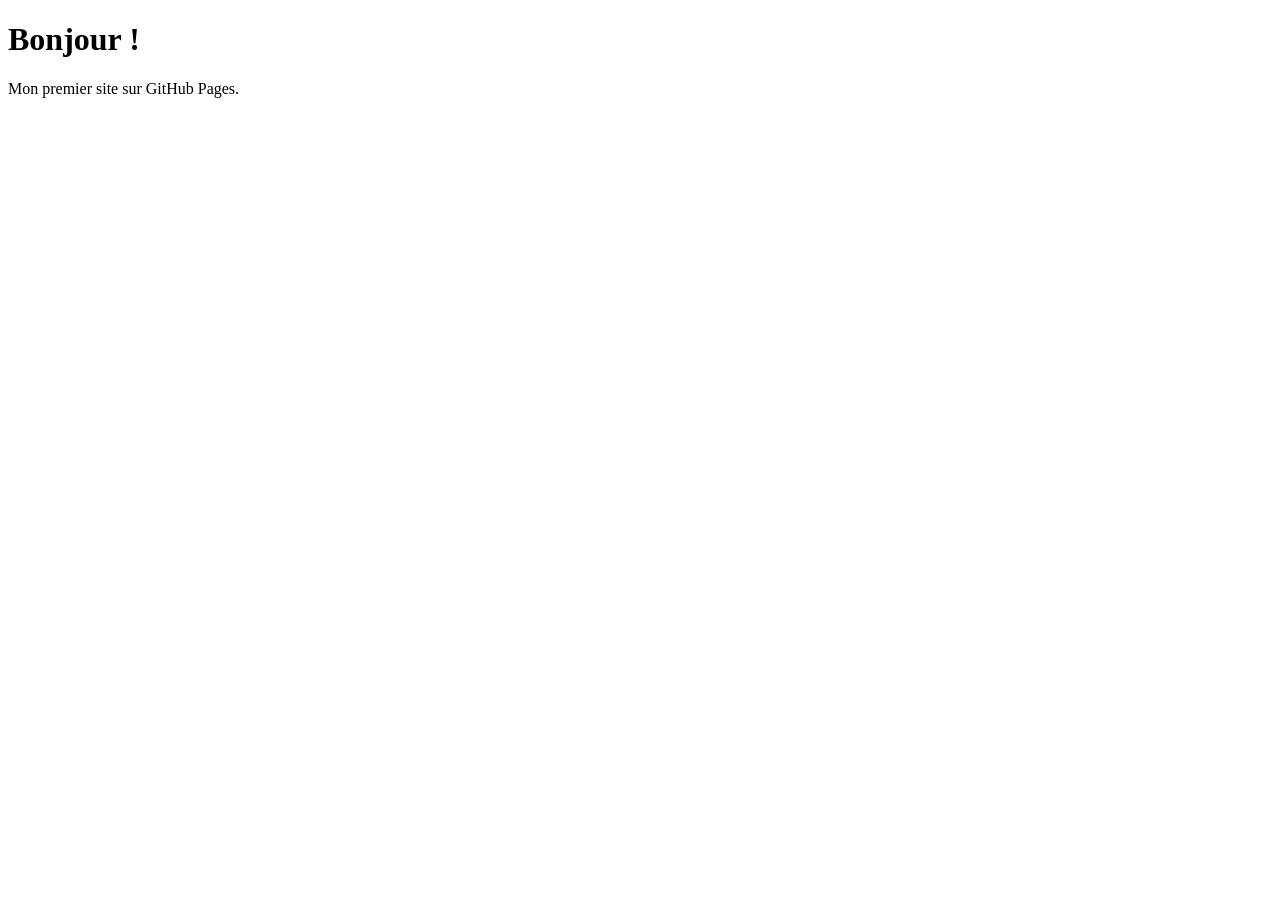
==== index.html @ 771661c7 "Create initial index.html for GitHub Pages site" ====
<!DOCTYPE html>
<html lang="fr">
<head>
  <meta charset="UTF-8">
  <meta name="viewport" content="width=device-width, initial-scale=1">
  <title>Mon site</title>
</head>
<body>
  <h1>Bonjour !</h1>
  <p>Mon premier site sur GitHub Pages.</p>
</body>
</html>
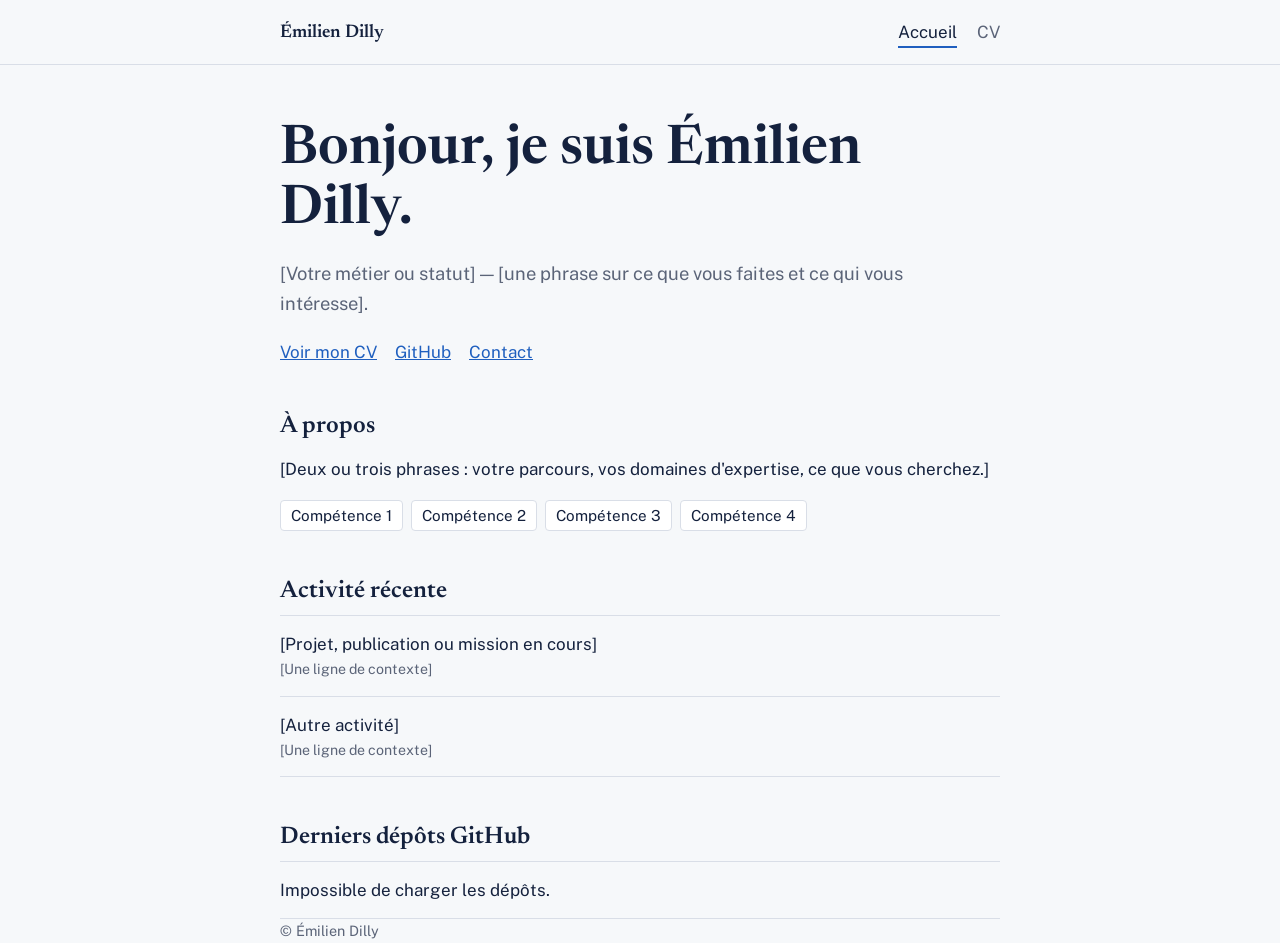
==== commit f3ac60c9: "Add files via upload" ====
--- a/index.html
+++ b/index.html
@@ -1,12 +1,39 @@
 <!DOCTYPE html>
-<html lang="fr">
-<head>
-  <meta charset="UTF-8">
-  <meta name="viewport" content="width=device-width, initial-scale=1">
-  <title>Mon site</title>
-</head>
-<body>
-  <h1>Bonjour !</h1>
-  <p>Mon premier site sur GitHub Pages.</p>
-</body>
-</html>
+<html lang="fr"><head><meta charset="UTF-8"><meta name="viewport" content="width=device-width, initial-scale=1">
+<title>Émilien Dilly</title>
+<link rel="preconnect" href="https://fonts.googleapis.com"><link rel="preconnect" href="https://fonts.gstatic.com" crossorigin>
+<link href="https://fonts.googleapis.com/css2?family=Newsreader:wght@600&family=Public+Sans:wght@400;500&display=swap" rel="stylesheet">
+<link rel="stylesheet" href="style.css"></head><body>
+<header><div class="wrap"><a class="nom" href="index.html">Émilien Dilly</a>
+<nav><a href="index.html" aria-current="page">Accueil</a><a href="cv.html">CV</a></nav></div></header>
+<main class="wrap">
+<h1>Bonjour, je suis Émilien Dilly.</h1>
+<p class="lead">[Votre métier ou statut] — [une phrase sur ce que vous faites et ce qui vous intéresse].</p>
+<p class="liens"><a href="cv.html">Voir mon CV</a><a href="https://github.com/emiliendilly">GitHub</a><a href="mailto:votre@email.fr">Contact</a></p>
+
+<h2>À propos</h2>
+<p>[Deux ou trois phrases : votre parcours, vos domaines d'expertise, ce que vous cherchez.]</p>
+<ul class="comp"><li>Compétence 1</li><li>Compétence 2</li><li>Compétence 3</li><li>Compétence 4</li></ul>
+
+<h2>Activité récente</h2>
+<ul class="liste">
+<li>[Projet, publication ou mission en cours]<small>[Une ligne de contexte]</small></li>
+<li>[Autre activité]<small>[Une ligne de contexte]</small></li>
+</ul>
+
+<h2>Derniers dépôts GitHub</h2>
+<ul class="liste" id="depots"><li>Chargement…</li></ul>
+</main>
+<footer class="wrap">© Émilien Dilly</footer>
+<script>
+fetch("https://api.github.com/users/emiliendilly/repos?sort=pushed&per_page=5")
+ .then(r=>r.ok?r.json():Promise.reject())
+ .then(d=>{const ul=document.getElementById("depots");
+  ul.innerHTML=d.length?"":"<li>Aucun dépôt public pour le moment.</li>";
+  d.forEach(r=>{const li=document.createElement("li"),a=document.createElement("a"),s=document.createElement("small");
+   a.href=r.html_url;a.textContent=r.name;
+   s.textContent=(r.description||"Sans description")+" — mis à jour le "+new Date(r.pushed_at).toLocaleDateString("fr-FR");
+   li.append(a,s);ul.append(li);});})
+ .catch(()=>{document.getElementById("depots").innerHTML="<li>Impossible de charger les dépôts.</li>"});
+</script>
+</body></html>
--- a/style.css
+++ b/style.css
@@ -0,0 +1,24 @@
+:root{--bg:#f6f8fa;--ink:#14213d;--muted:#5b6478;--accent:#1f5fbf;--line:#d9dee7;--card:#fff}
+@media (prefers-color-scheme:dark){:root{--bg:#0f1624;--ink:#e8ecf4;--muted:#9aa5ba;--accent:#7fb0ff;--line:#26314a;--card:#161f33}}
+*{box-sizing:border-box}
+body{margin:0;background:var(--bg);color:var(--ink);font:17px/1.65 "Public Sans",system-ui,sans-serif}
+.wrap{max-width:760px;margin:0 auto;padding:0 20px}
+header{border-bottom:1px solid var(--line)}
+header .wrap{display:flex;justify-content:space-between;align-items:center;padding-top:18px;padding-bottom:18px}
+.nom{font:600 1.15rem "Newsreader",Georgia,serif;color:var(--ink);text-decoration:none}
+nav a{margin-left:20px;color:var(--muted);text-decoration:none;padding-bottom:4px}
+nav a:hover,nav a[aria-current]{color:var(--ink);border-bottom:2px solid var(--accent)}
+a:focus-visible{outline:2px solid var(--accent);outline-offset:3px}
+h1{font:600 clamp(2.2rem,6vw,3.4rem)/1.1 "Newsreader",Georgia,serif;margin:56px 0 12px}
+h2{font:600 1.5rem "Newsreader",Georgia,serif;margin:48px 0 12px}
+.lead{font-size:1.15rem;color:var(--muted);max-width:60ch}
+a{color:var(--accent)}
+.liens a{margin-right:18px}
+ul.liste{list-style:none;padding:0;margin:0}
+ul.liste li{padding:14px 0;border-top:1px solid var(--line)}
+ul.liste li:last-child{border-bottom:1px solid var(--line)}
+ul.liste small{display:block;color:var(--muted)}
+.comp{display:flex;flex-wrap:wrap;gap:8px;padding:0;list-style:none}
+.comp li{border:1px solid var(--line);background:var(--card);border-radius:4px;padding:2px 10px;font-size:.95rem}
+iframe{width:100%;height:80vh;border:1px solid var(--line);background:var(--card);margin-top:16px}
+footer{margin:72px 0 32px;color:var(--muted);font-size:.9rem}
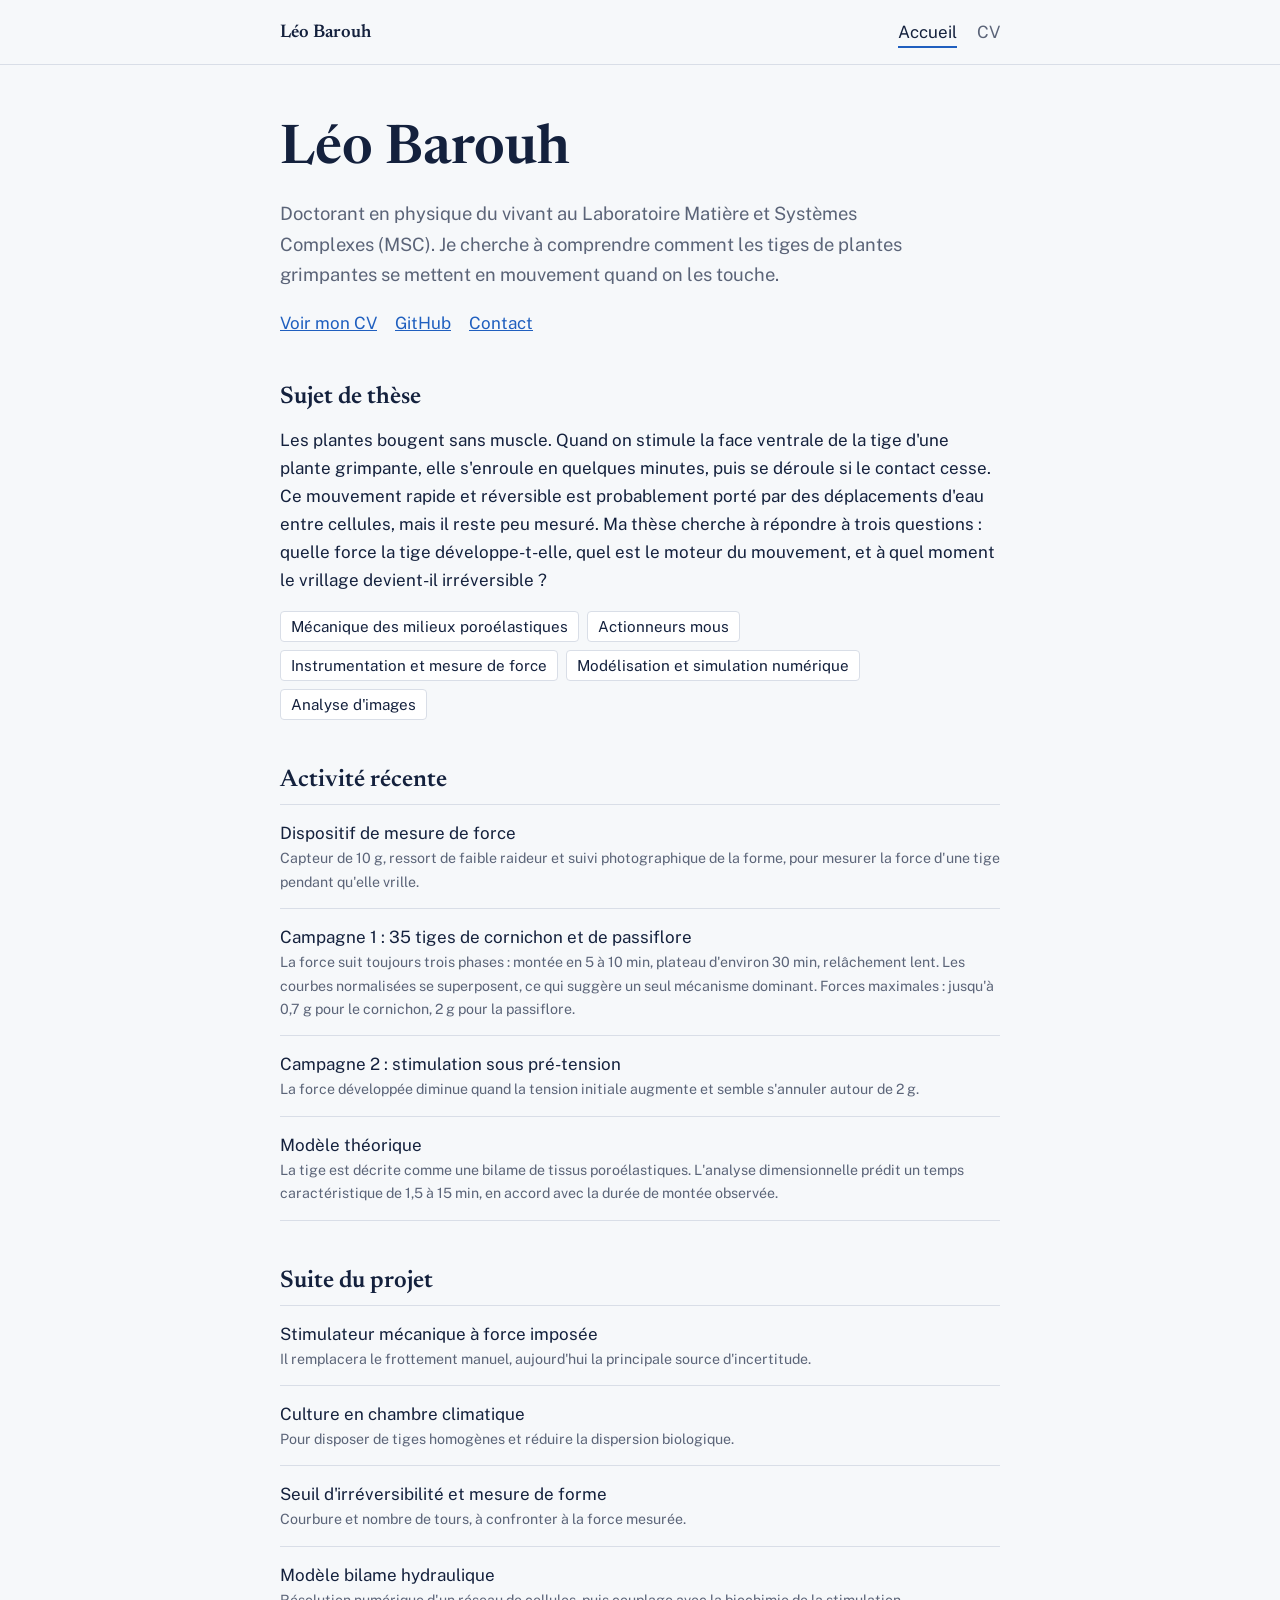
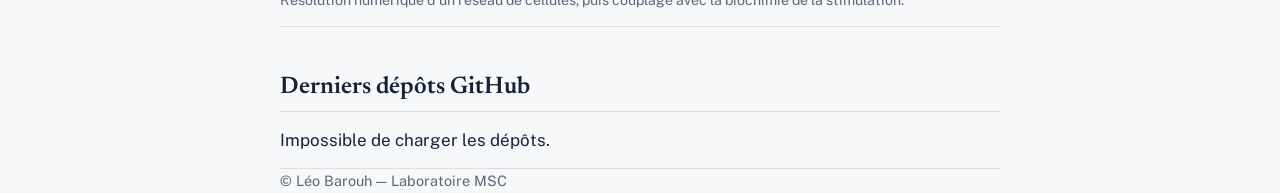
==== commit 294f36a9: "Add files via upload" ====
--- a/index.html
+++ b/index.html
@@ -1,30 +1,40 @@
 <!DOCTYPE html>
 <html lang="fr"><head><meta charset="UTF-8"><meta name="viewport" content="width=device-width, initial-scale=1">
-<title>Émilien Dilly</title>
+<title>Léo Barouh</title>
 <link rel="preconnect" href="https://fonts.googleapis.com"><link rel="preconnect" href="https://fonts.gstatic.com" crossorigin>
 <link href="https://fonts.googleapis.com/css2?family=Newsreader:wght@600&family=Public+Sans:wght@400;500&display=swap" rel="stylesheet">
 <link rel="stylesheet" href="style.css"></head><body>
-<header><div class="wrap"><a class="nom" href="index.html">Émilien Dilly</a>
+<header><div class="wrap"><a class="nom" href="index.html">Léo Barouh</a>
 <nav><a href="index.html" aria-current="page">Accueil</a><a href="cv.html">CV</a></nav></div></header>
 <main class="wrap">
-<h1>Bonjour, je suis Émilien Dilly.</h1>
-<p class="lead">[Votre métier ou statut] — [une phrase sur ce que vous faites et ce qui vous intéresse].</p>
+<h1>Léo Barouh</h1>
+<p class="lead">Doctorant en physique du vivant au Laboratoire Matière et Systèmes Complexes (MSC). Je cherche à comprendre comment les tiges de plantes grimpantes se mettent en mouvement quand on les touche.</p>
 <p class="liens"><a href="cv.html">Voir mon CV</a><a href="https://github.com/emiliendilly">GitHub</a><a href="mailto:votre@email.fr">Contact</a></p>
 
-<h2>À propos</h2>
-<p>[Deux ou trois phrases : votre parcours, vos domaines d'expertise, ce que vous cherchez.]</p>
-<ul class="comp"><li>Compétence 1</li><li>Compétence 2</li><li>Compétence 3</li><li>Compétence 4</li></ul>
+<h2>Sujet de thèse</h2>
+<p>Les plantes bougent sans muscle. Quand on stimule la face ventrale de la tige d'une plante grimpante, elle s'enroule en quelques minutes, puis se déroule si le contact cesse. Ce mouvement rapide et réversible est probablement porté par des déplacements d'eau entre cellules, mais il reste peu mesuré. Ma thèse cherche à répondre à trois questions : quelle force la tige développe-t-elle, quel est le moteur du mouvement, et à quel moment le vrillage devient-il irréversible ?</p>
+<ul class="comp"><li>Mécanique des milieux poroélastiques</li><li>Actionneurs mous</li><li>Instrumentation et mesure de force</li><li>Modélisation et simulation numérique</li><li>Analyse d'images</li></ul>
 
 <h2>Activité récente</h2>
 <ul class="liste">
-<li>[Projet, publication ou mission en cours]<small>[Une ligne de contexte]</small></li>
-<li>[Autre activité]<small>[Une ligne de contexte]</small></li>
+<li>Dispositif de mesure de force<small>Capteur de 10 g, ressort de faible raideur et suivi photographique de la forme, pour mesurer la force d'une tige pendant qu'elle vrille.</small></li>
+<li>Campagne 1 : 35 tiges de cornichon et de passiflore<small>La force suit toujours trois phases : montée en 5 à 10 min, plateau d'environ 30 min, relâchement lent. Les courbes normalisées se superposent, ce qui suggère un seul mécanisme dominant. Forces maximales : jusqu'à 0,7 g pour le cornichon, 2 g pour la passiflore.</small></li>
+<li>Campagne 2 : stimulation sous pré-tension<small>La force développée diminue quand la tension initiale augmente et semble s'annuler autour de 2 g.</small></li>
+<li>Modèle théorique<small>La tige est décrite comme une bilame de tissus poroélastiques. L'analyse dimensionnelle prédit un temps caractéristique de 1,5 à 15 min, en accord avec la durée de montée observée.</small></li>
+</ul>
+
+<h2>Suite du projet</h2>
+<ul class="liste">
+<li>Stimulateur mécanique à force imposée<small>Il remplacera le frottement manuel, aujourd'hui la principale source d'incertitude.</small></li>
+<li>Culture en chambre climatique<small>Pour disposer de tiges homogènes et réduire la dispersion biologique.</small></li>
+<li>Seuil d'irréversibilité et mesure de forme<small>Courbure et nombre de tours, à confronter à la force mesurée.</small></li>
+<li>Modèle bilame hydraulique<small>Résolution numérique d'un réseau de cellules, puis couplage avec la biochimie de la stimulation.</small></li>
 </ul>
 
 <h2>Derniers dépôts GitHub</h2>
 <ul class="liste" id="depots"><li>Chargement…</li></ul>
 </main>
-<footer class="wrap">© Émilien Dilly</footer>
+<footer class="wrap">© Léo Barouh — Laboratoire MSC</footer>
 <script>
 fetch("https://api.github.com/users/emiliendilly/repos?sort=pushed&per_page=5")
  .then(r=>r.ok?r.json():Promise.reject())
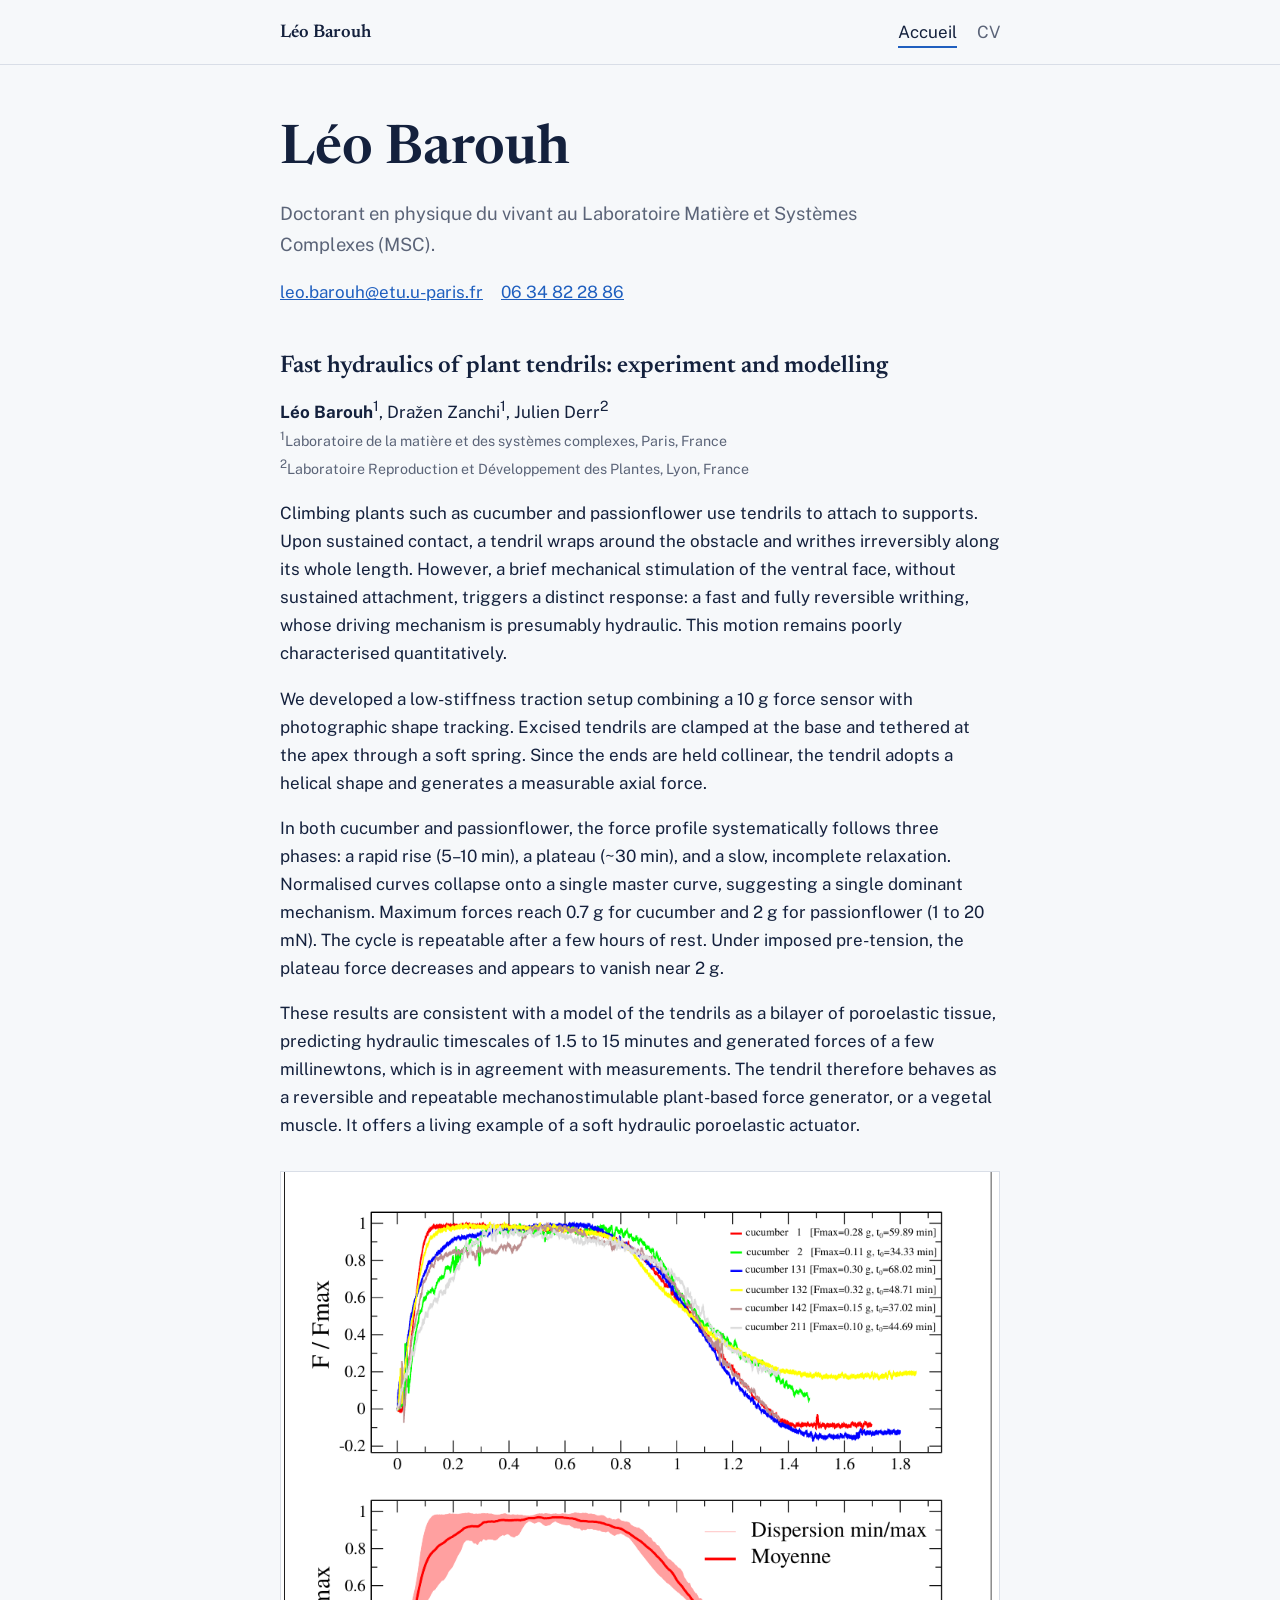
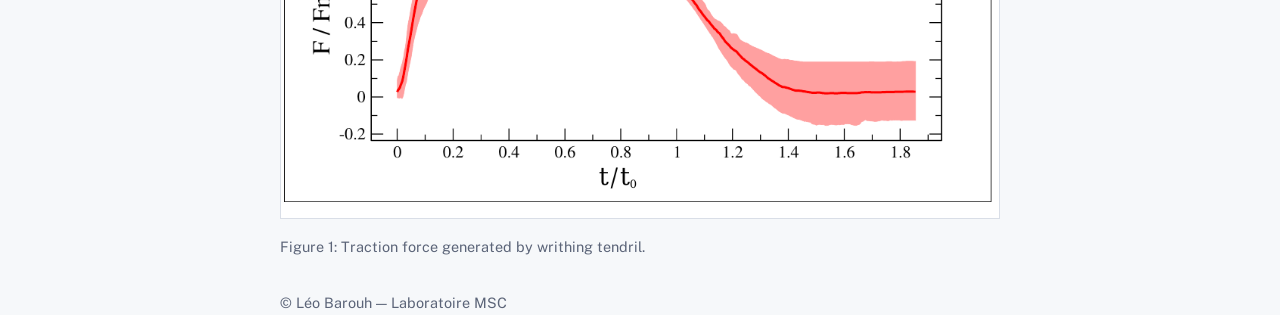
==== commit 3808a63e: "Add files via upload" ====
--- a/index.html
+++ b/index.html
@@ -8,42 +8,24 @@
 <nav><a href="index.html" aria-current="page">Accueil</a><a href="cv.html">CV</a></nav></div></header>
 <main class="wrap">
 <h1>Léo Barouh</h1>
-<p class="lead">Doctorant en physique du vivant au Laboratoire Matière et Systèmes Complexes (MSC). Je cherche à comprendre comment les tiges de plantes grimpantes se mettent en mouvement quand on les touche.</p>
-<p class="liens"><a href="cv.html">Voir mon CV</a><a href="https://github.com/emiliendilly">GitHub</a><a href="mailto:votre@email.fr">Contact</a></p>
+<p class="lead">Doctorant en physique du vivant au Laboratoire Matière et Systèmes Complexes (MSC).</p>
+<p class="liens"><a href="mailto:leo.barouh@etu.u-paris.fr">leo.barouh@etu.u-paris.fr</a><a href="tel:+33634822886">06 34 82 28 86</a></p>
 
-<h2>Sujet de thèse</h2>
-<p>Les plantes bougent sans muscle. Quand on stimule la face ventrale de la tige d'une plante grimpante, elle s'enroule en quelques minutes, puis se déroule si le contact cesse. Ce mouvement rapide et réversible est probablement porté par des déplacements d'eau entre cellules, mais il reste peu mesuré. Ma thèse cherche à répondre à trois questions : quelle force la tige développe-t-elle, quel est le moteur du mouvement, et à quel moment le vrillage devient-il irréversible ?</p>
-<ul class="comp"><li>Mécanique des milieux poroélastiques</li><li>Actionneurs mous</li><li>Instrumentation et mesure de force</li><li>Modélisation et simulation numérique</li><li>Analyse d'images</li></ul>
+<h2>Fast hydraulics of plant tendrils: experiment and modelling</h2>
+<p><strong>Léo Barouh</strong><sup>1</sup>, Dražen Zanchi<sup>1</sup>, Julien Derr<sup>2</sup><br>
+<small style="color:var(--muted)"><sup>1</sup>Laboratoire de la matière et des systèmes complexes, Paris, France<br>
+<sup>2</sup>Laboratoire Reproduction et Développement des Plantes, Lyon, France</small></p>
 
-<h2>Activité récente</h2>
-<ul class="liste">
-<li>Dispositif de mesure de force<small>Capteur de 10 g, ressort de faible raideur et suivi photographique de la forme, pour mesurer la force d'une tige pendant qu'elle vrille.</small></li>
-<li>Campagne 1 : 35 tiges de cornichon et de passiflore<small>La force suit toujours trois phases : montée en 5 à 10 min, plateau d'environ 30 min, relâchement lent. Les courbes normalisées se superposent, ce qui suggère un seul mécanisme dominant. Forces maximales : jusqu'à 0,7 g pour le cornichon, 2 g pour la passiflore.</small></li>
-<li>Campagne 2 : stimulation sous pré-tension<small>La force développée diminue quand la tension initiale augmente et semble s'annuler autour de 2 g.</small></li>
-<li>Modèle théorique<small>La tige est décrite comme une bilame de tissus poroélastiques. L'analyse dimensionnelle prédit un temps caractéristique de 1,5 à 15 min, en accord avec la durée de montée observée.</small></li>
-</ul>
+<p>Climbing plants such as cucumber and passionflower use tendrils to attach to supports. Upon sustained contact, a tendril wraps around the obstacle and writhes irreversibly along its whole length. However, a brief mechanical stimulation of the ventral face, without sustained attachment, triggers a distinct response: a fast and fully reversible writhing, whose driving mechanism is presumably hydraulic. This motion remains poorly characterised quantitatively.</p>
 
-<h2>Suite du projet</h2>
-<ul class="liste">
-<li>Stimulateur mécanique à force imposée<small>Il remplacera le frottement manuel, aujourd'hui la principale source d'incertitude.</small></li>
-<li>Culture en chambre climatique<small>Pour disposer de tiges homogènes et réduire la dispersion biologique.</small></li>
-<li>Seuil d'irréversibilité et mesure de forme<small>Courbure et nombre de tours, à confronter à la force mesurée.</small></li>
-<li>Modèle bilame hydraulique<small>Résolution numérique d'un réseau de cellules, puis couplage avec la biochimie de la stimulation.</small></li>
-</ul>
+<p>We developed a low-stiffness traction setup combining a 10 g force sensor with photographic shape tracking. Excised tendrils are clamped at the base and tethered at the apex through a soft spring. Since the ends are held collinear, the tendril adopts a helical shape and generates a measurable axial force.</p>
 
-<h2>Derniers dépôts GitHub</h2>
-<ul class="liste" id="depots"><li>Chargement…</li></ul>
+<p>In both cucumber and passionflower, the force profile systematically follows three phases: a rapid rise (5–10 min), a plateau (~30 min), and a slow, incomplete relaxation. Normalised curves collapse onto a single master curve, suggesting a single dominant mechanism. Maximum forces reach 0.7 g for cucumber and 2 g for passionflower (1 to 20 mN). The cycle is repeatable after a few hours of rest. Under imposed pre-tension, the plateau force decreases and appears to vanish near 2 g.</p>
+
+<p>These results are consistent with a model of the tendrils as a bilayer of poroelastic tissue, predicting hydraulic timescales of 1.5 to 15 minutes and generated forces of a few millinewtons, which is in agreement with measurements. The tendril therefore behaves as a reversible and repeatable mechanostimulable plant-based force generator, or a vegetal muscle. It offers a living example of a soft hydraulic poroelastic actuator.</p>
+
+<figure style="margin:32px 0"><img src="figure1.png" alt="Force normalisée en fonction du temps normalisé pour plusieurs tiges de cornichon, et courbe maîtresse moyenne" style="max-width:100%;height:auto;background:#fff;border:1px solid var(--line)">
+<figcaption style="color:var(--muted);font-size:.9rem;margin-top:8px">Figure 1: Traction force generated by writhing tendril.</figcaption></figure>
 </main>
 <footer class="wrap">© Léo Barouh — Laboratoire MSC</footer>
-<script>
-fetch("https://api.github.com/users/emiliendilly/repos?sort=pushed&per_page=5")
- .then(r=>r.ok?r.json():Promise.reject())
- .then(d=>{const ul=document.getElementById("depots");
-  ul.innerHTML=d.length?"":"<li>Aucun dépôt public pour le moment.</li>";
-  d.forEach(r=>{const li=document.createElement("li"),a=document.createElement("a"),s=document.createElement("small");
-   a.href=r.html_url;a.textContent=r.name;
-   s.textContent=(r.description||"Sans description")+" — mis à jour le "+new Date(r.pushed_at).toLocaleDateString("fr-FR");
-   li.append(a,s);ul.append(li);});})
- .catch(()=>{document.getElementById("depots").innerHTML="<li>Impossible de charger les dépôts.</li>"});
-</script>
 </body></html>
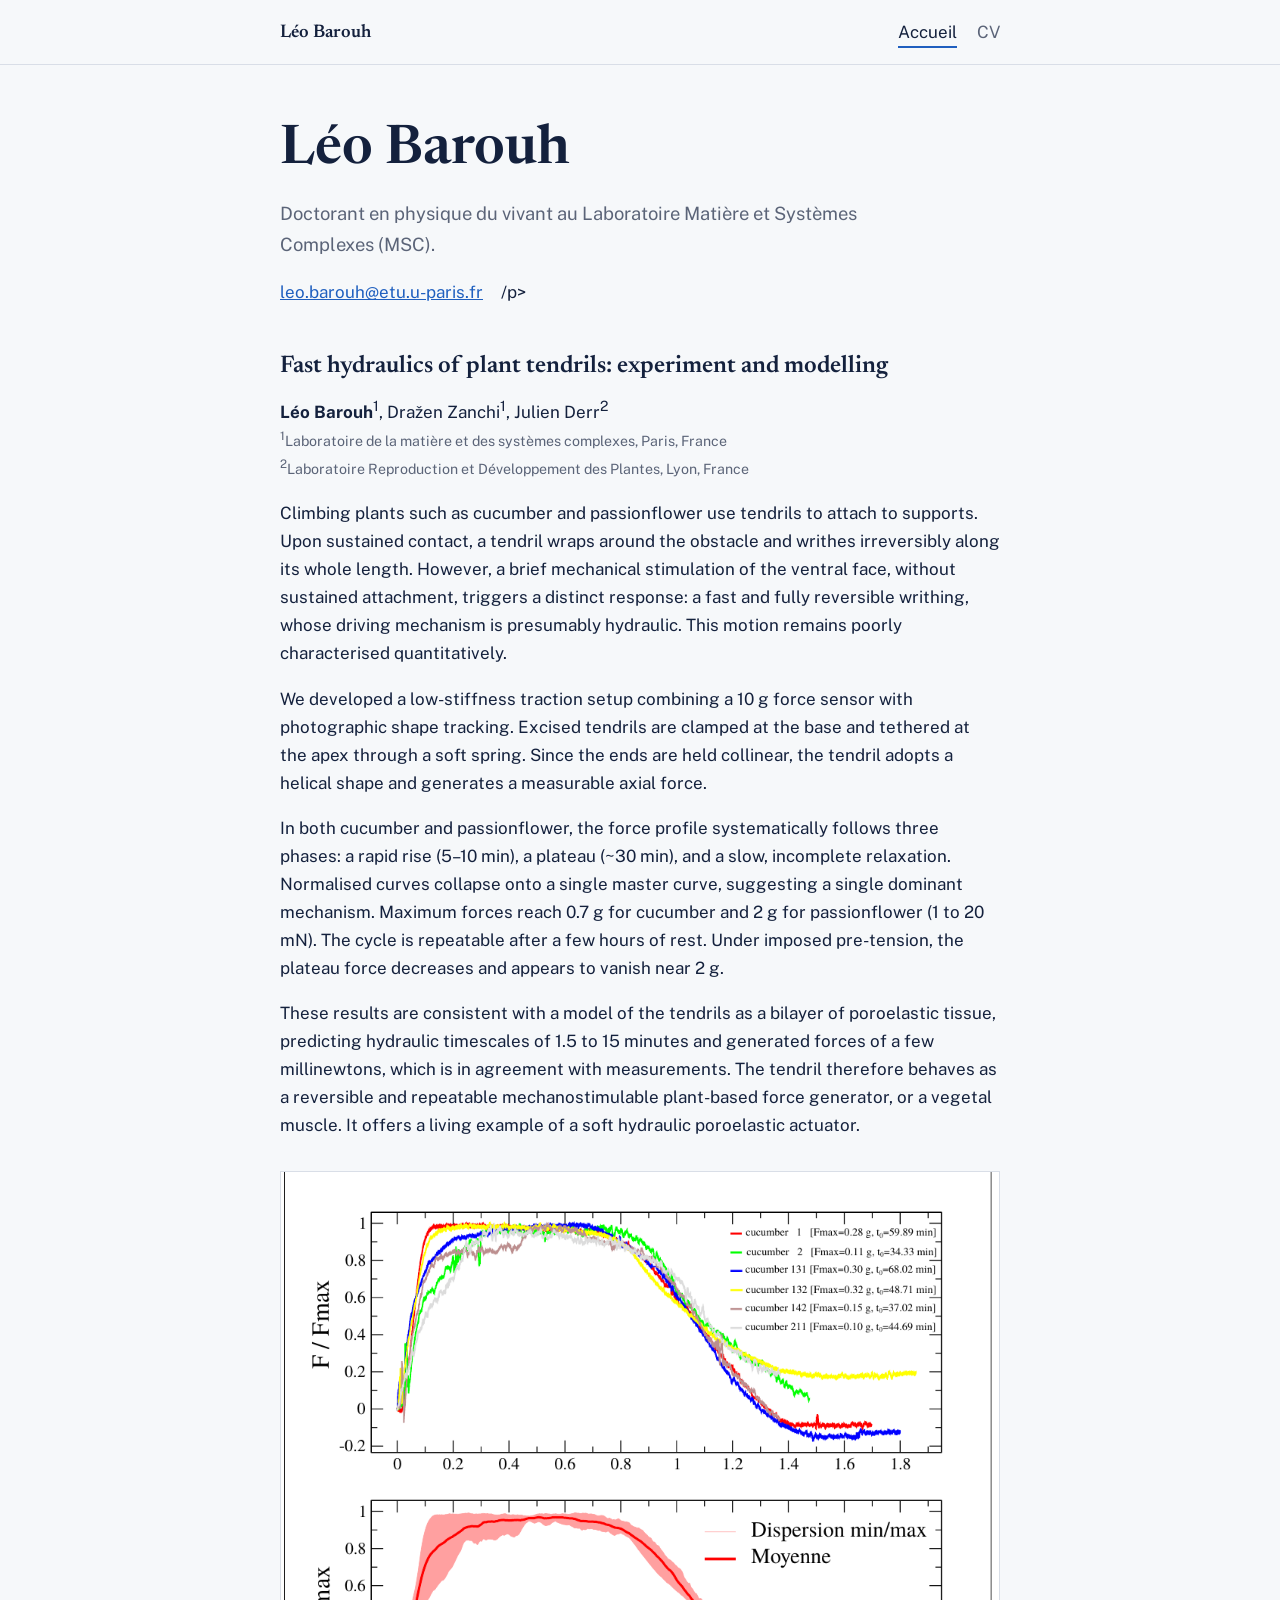
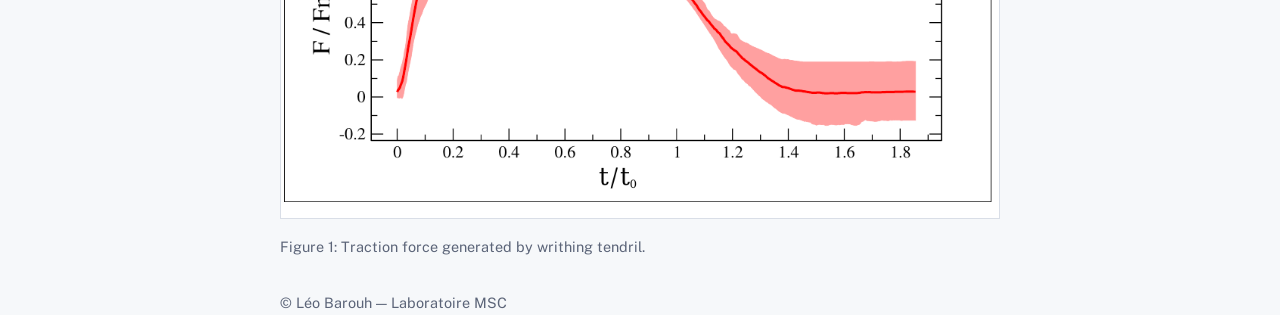
==== commit 75be82b5: "Update contact information in index.html Removed phone number from contact information." ====
--- a/index.html
+++ b/index.html
@@ -9,7 +9,7 @@
 <main class="wrap">
 <h1>Léo Barouh</h1>
 <p class="lead">Doctorant en physique du vivant au Laboratoire Matière et Systèmes Complexes (MSC).</p>
-<p class="liens"><a href="mailto:leo.barouh@etu.u-paris.fr">leo.barouh@etu.u-paris.fr</a><a href="tel:+33634822886">06 34 82 28 86</a></p>
+<p class="liens"><a href="mailto:leo.barouh@etu.u-paris.fr">leo.barouh@etu.u-paris.fr</a>/p>
 
 <h2>Fast hydraulics of plant tendrils: experiment and modelling</h2>
 <p><strong>Léo Barouh</strong><sup>1</sup>, Dražen Zanchi<sup>1</sup>, Julien Derr<sup>2</sup><br>
@@ -28,4 +28,4 @@
 <figcaption style="color:var(--muted);font-size:.9rem;margin-top:8px">Figure 1: Traction force generated by writhing tendril.</figcaption></figure>
 </main>
 <footer class="wrap">© Léo Barouh — Laboratoire MSC</footer>
-</body></html>+</body></html>
